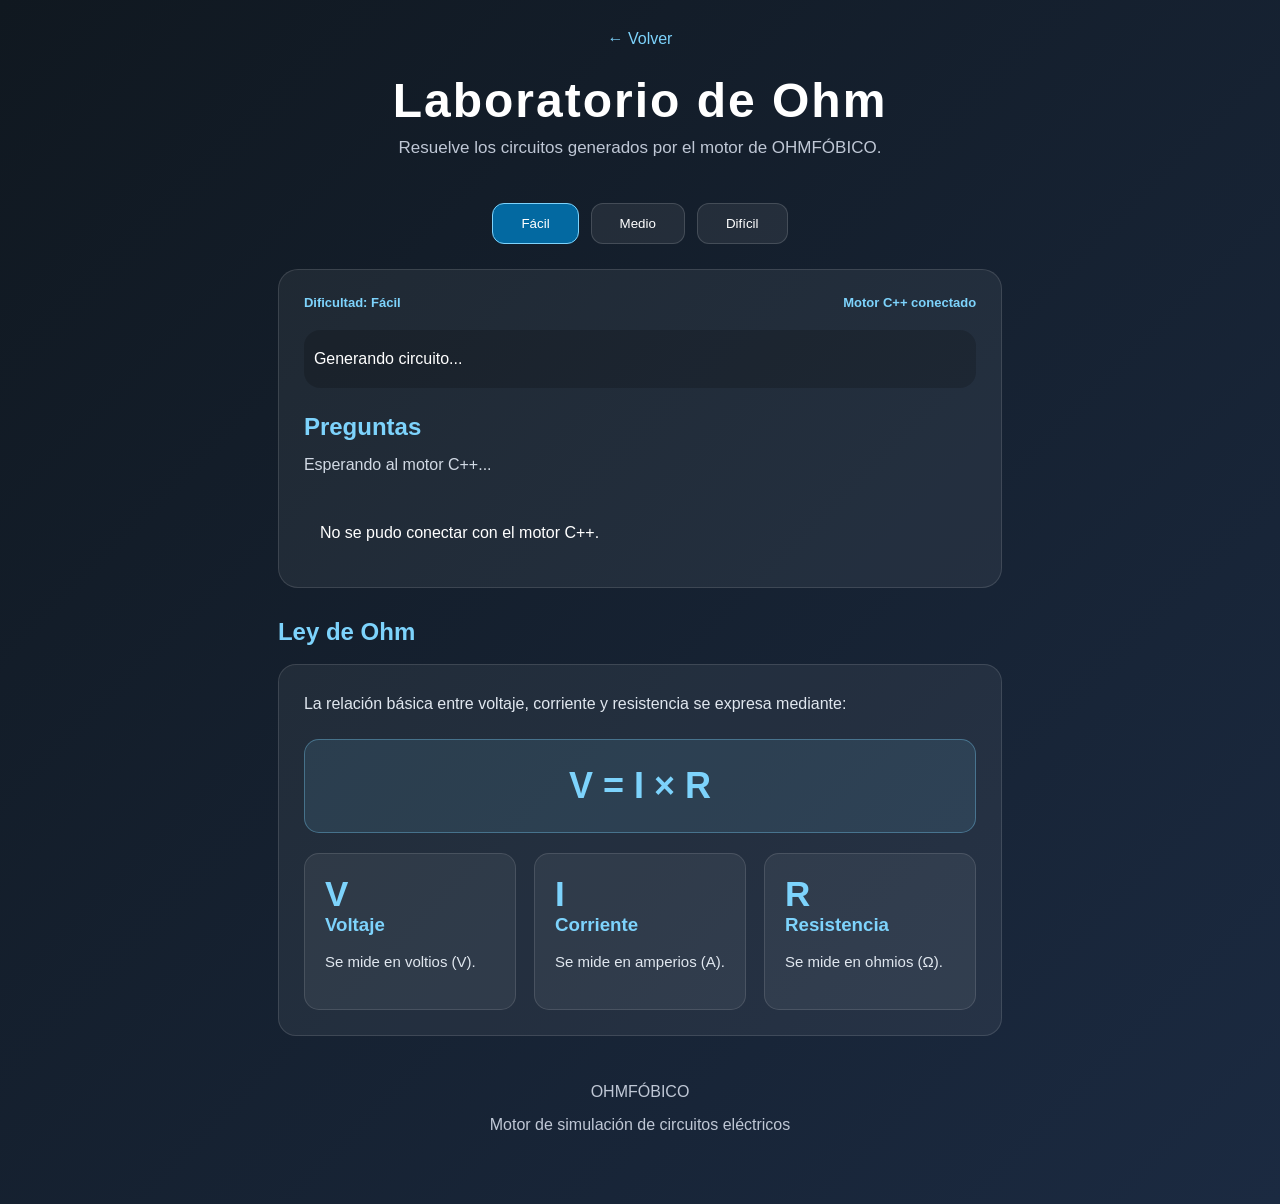
==== desa.html @ ad1f8700 "Crear desa.html" ====
<!DOCTYPE html>
<html lang="es">

<head>

    <meta charset="UTF-8">

    <meta name="viewport" content="width=device-width, initial-scale=1.0">

    <title>OHMFÓBICO - Práctica</title>

    <link rel="stylesheet" href="style.css">

</head>


<body>

    <main class="practica">

        <!-- ENCABEZADO -->

        <div class="practica-header">

            <a href="index.html" class="volver">
                ← Volver
            </a>

            <h1>Laboratorio de Ohm</h1>

            <p class="descripcion">
                Resuelve los circuitos generados por el motor de OHMFÓBICO.
            </p>

        </div>


        <!-- NIVELES -->

        <div class="niveles">

            <button
                class="nivel activo"
                id="nivel-1"
                onclick="cambiarDificultad(1)">
                Fácil
            </button>

            <button
                class="nivel"
                id="nivel-2"
                onclick="cambiarDificultad(2)">
                Medio
            </button>

            <button
                class="nivel"
                id="nivel-3"
                onclick="cambiarDificultad(3)">
                Difícil
            </button>

        </div>


        <!-- PANEL PRINCIPAL -->

        <section class="panel-practica">


            <!-- INFORMACIÓN DEL EJERCICIO -->

            <div class="datos-ejercicio">

                <span id="dificultad">
                    Dificultad: Fácil
                </span>

                <span id="estado">
                    Motor C++ conectado
                </span>

            </div>


            <!-- CIRCUITO -->

            <div class="circuito-visual">

                <div id="circuito">

                    <p>
                        Generando circuito...
                    </p>

                </div>

            </div>


            <!-- PREGUNTAS -->

            <div id="preguntas">

                <div class="pregunta">

                    <h2>
                        Preguntas
                    </h2>

                    <p>
                        Esperando al motor C++...
                    </p>

                </div>

            </div>


            <!-- RESULTADO -->

            <div
                id="resultado"
                class="resultado-practica">
            </div>


        </section>


        <!-- AYUDA -->

        <section class="ayuda-ohm">

            <h2>
                Ley de Ohm
            </h2>

            <div class="seccion">

                <p>
                    La relación básica entre voltaje, corriente y resistencia
                    se expresa mediante:
                </p>

                <div class="formula">
                    V = I × R
                </div>

                <div class="magnitudes">

                    <div class="tarjeta">

                        <div class="simbolo">
                            V
                        </div>

                        <h3>
                            Voltaje
                        </h3>

                        <p>
                            Se mide en voltios (V).
                        </p>

                    </div>


                    <div class="tarjeta">

                        <div class="simbolo">
                            I
                        </div>

                        <h3>
                            Corriente
                        </h3>

                        <p>
                            Se mide en amperios (A).
                        </p>

                    </div>


                    <div class="tarjeta">

                        <div class="simbolo">
                            R
                        </div>

                        <h3>
                            Resistencia
                        </h3>

                        <p>
                            Se mide en ohmios (Ω).
                        </p>

                    </div>

                </div>

            </div>

        </section>


        <!-- PIE -->

        <footer class="pie">

            <p>
                OHMFÓBICO
            </p>

            <p>
                Motor de simulación de circuitos eléctricos
            </p>

        </footer>


    </main>


    <!-- MOTOR JAVASCRIPT -->

    <script src="prac.js"></script>

</body>

</html>
---- style.css ----
* {
    margin: 0;
    padding: 0;
    box-sizing: border-box;
}


html {
    min-height: 100%;
    background: #101820;
}

body {
    min-height: 100vh;
    font-family: Arial, sans-serif;

    background: linear-gradient(135deg, #101820, #1b2a41);
    color: white;

    display: flex;
    justify-content: center;
    align-items: center;
}

.contenedor {
    width: 95%;
    max-width: 1100px;

    text-align: center;
}

h1 {
    font-size: 48px;

    margin-bottom: 10px;

    letter-spacing: 2px;
}

.descripcion {
    color: #bfc7d5;

    margin-bottom: 45px;

    font-size: 17px;
}

.opciones {
    display: flex;

    flex-direction: row;

    justify-content: center;

    align-items: stretch;

    gap: 25px;
}

.boton {
    width: 30%;
    min-width: 230px;

    padding: 25px 20px;

    border-radius: 20px;

    background: rgba(255, 255, 255, 0.08);

    border: 1px solid rgba(255, 255, 255, 0.15);

    text-decoration: none;

    color: white;

    transition:
        transform 0.25s ease,
        background 0.25s ease,
        box-shadow 0.25s ease;
}

.boton img {
    width: 100px;
    height: 100px;

    object-fit: cover;

    border-radius: 15px;

    margin-bottom: 15px;

    transition: transform 0.25s ease;
}

.boton h2 {
    font-size: 22px;

    margin-bottom: 8px;
}

.boton p {
    color: #bfc7d5;

    font-size: 14px;
}

/* Animación al pasar el cursor */

.boton:hover {
    transform: translateY(-10px) scale(1.03);

    background: rgba(255, 255, 255, 0.14);

    box-shadow: 0 15px 35px rgba(0, 0, 0, 0.35);
}

.boton:hover img {
    transform: scale(1.08) rotate(2deg);
}

/* Animación al tocar */

.boton:active {
    transform: scale(0.94);

    transition: transform 0.08s;
}

.boton:active img {
    transform: scale(0.92);
}


/* Adaptación para celulares */

@media (max-width: 750px) {

    .opciones {
        flex-direction: column;

        align-items: center;
    }

    .boton {
        width: 90%;

        max-width: 350px;
    }

    h1 {
        font-size: 38px;
    }
}

/* Página de información: Ley de Ohm */
.teoria {
    max-width: 1100px;
    padding: 35px 0;
    text-align: left;
}
.encabezado {
    text-align: center;
    margin-bottom: 35px;
}
.volver {
    display: inline-block;
    color: #7dd3fc;
    text-decoration: none;
    margin-bottom: 25px;
    transition: transform 0.2s ease, color 0.2s ease;
}
.volver:hover {
    color: white;
    transform: translateX(-4px);
}
.seccion {
    padding: 25px;
    margin-bottom: 22px;
    border-radius: 18px;
    background: rgba(255, 255, 255, 0.06);
    border: 1px solid rgba(255, 255, 255, 0.12);
}
.seccion h2 {
    color: #7dd3fc;
    margin-bottom: 18px;
    font-size: 25px;
}
.seccion p {
    line-height: 1.8;
    margin-bottom: 14px;
    color: #e0e7ef;
}
.magnitudes,
.formulas {
    display: grid;
    grid-template-columns: repeat(3, minmax(0, 1fr));
    gap: 18px;
    margin-top: 20px;
}
.tarjeta {
    padding: 20px;
    border-radius: 15px;
    background: rgba(255, 255, 255, 0.06);
    border: 1px solid rgba(255, 255, 255, 0.12);
    transition: transform 0.25s ease, background 0.25s ease;
}
.tarjeta:hover {
    transform: translateY(-5px);
    background: rgba(255, 255, 255, 0.12);
}
.tarjeta h3,
.ejemplo h3 {
    color: #7dd3fc;
    margin-bottom: 12px;
}
.tarjeta p {
    font-size: 15px;
}
.simbolo {
    font-size: 35px;
    font-weight: bold;
    color: #7dd3fc !important;
}
.formula {
    padding: 25px;
    margin: 20px 0;
    text-align: center;
    border-radius: 15px;
    background: rgba(125, 211, 252, 0.10);
    border: 1px solid rgba(125, 211, 252, 0.35);
    color: #7dd3fc;
    font-size: 36px;
    font-weight: bold;
}
.formula-pequena {
    color: #7dd3fc !important;
    font-size: 24px !important;
    font-weight: bold;
}
.circuito {
    display: flex;
    align-items: center;
    justify-content: center;
    gap: 12px;
    flex-wrap: wrap;
    padding: 25px 10px;
    margin: 20px 0;
    border-radius: 15px;
    background: rgba(0, 0, 0, 0.18);
}
.componente {
    display: flex;
    flex-direction: column;
    align-items: center;
    gap: 8px;
    text-align: center;
}
.simbolo-circuito {
    display: flex;
    align-items: center;
    justify-content: center;
    width: 55px;
    height: 55px;
    border-radius: 12px;
    border: 1px solid #7dd3fc;
    color: #7dd3fc;
    font-size: 25px;
    font-weight: bold;
}
.componente small {
    color: #bfc7d5;
}
.linea {
    color: #7dd3fc;
    font-weight: bold;
}
.ejemplo {
    padding: 20px;
    margin: 18px 0;
    border-left: 3px solid #7dd3fc;
    border-radius: 5px 12px 12px 5px;
    background: rgba(255, 255, 255, 0.04);
}
.resultado {
    color: #7dd3fc !important;
    font-weight: bold;
}
.lista {
    padding-left: 25px;
    color: #e0e7ef;
    line-height: 1.9;
}
.lista li {
    margin-bottom: 10px;
}
.pie {
    text-align: center;
    padding: 25px 10px;
    color: #bfc7d5;
}
.pie p {
    margin-bottom: 15px;
}
/* Adaptación a pantallas pequeñas */
@media (max-width: 750px) {
    .teoria {
        width: 92%;
        padding: 25px 0;
    }
    .magnitudes,
    .formulas {
        grid-template-columns: 1fr;
    }
    .seccion {
        padding: 20px;
    }
    .seccion h2 {
        font-size: 22px;
    }
    .formula {
        font-size: 30px;
    }
    .circuito {
        gap: 8px;
    }
    .linea {
        font-size: 12px;
    }
}
/* Laboratorio interactivo */

.practica {
    max-width: 950px;
    padding: 30px 0;
}

.practica-header {
    text-align: center;
    margin-bottom: 25px;
}

.niveles {
    display: flex;
    justify-content: center;
    gap: 12px;
    margin-bottom: 25px;
    flex-wrap: wrap;
}

.nivel {
    padding: 12px 28px;
    color: white;
    background: rgba(255,255,255,0.07);
    border: 1px solid rgba(255,255,255,0.15);
    border-radius: 12px;
    cursor: pointer;
    transition: 0.2s;
}

.nivel:hover {
    transform: translateY(-3px);
    background: rgba(125,211,252,0.15);
}

.nivel.activo {
    background: #0369a1;
    border-color: #7dd3fc;
}

.panel-practica {
    padding: 25px;
    border-radius: 20px;
    background: rgba(255,255,255,0.06);
    border: 1px solid rgba(255,255,255,0.12);
}

.datos-ejercicio {
    display: flex;
    justify-content: space-between;
    gap: 10px;
    flex-wrap: wrap;
    color: #7dd3fc;
    font-size: 13px;
    font-weight: bold;
    margin-bottom: 20px;
}

.circuito-visual {
    padding: 20px 10px;
    border-radius: 16px;
    background: rgba(0,0,0,0.18);
    overflow: hidden;
}

.circuito-visual svg {
    width: 100%;
    max-height: 300px;
    display: block;
    margin: auto;
}

.valores-circuito {
    display: flex;
    justify-content: center;
    flex-wrap: wrap;
    gap: 10px;
    margin-top: 15px;
}

.dato,
.dato-oculto {
    padding: 9px 13px;
    border-radius: 9px;
    font-size: 14px;
}

.dato {
    background: rgba(255,255,255,0.08);
    color: white;
}

.dato-oculto {
    background: rgba(124,58,237,0.25);
    border: 1px solid #a78bfa;
    color: #ddd6fe;
}

.pregunta {
    margin: 25px 0;
}

.pregunta h2 {
    color: #7dd3fc;
    margin-bottom: 10px;
    font-size: 24px;
}

.pregunta p {
    color: #d1d9e4;
    line-height: 1.7;
}

#formulario label {
    display: block;
    margin-bottom: 10px;
    font-weight: bold;
}

.entrada-respuesta {
    display: flex;
    align-items: center;
    gap: 12px;
}

.entrada-respuesta input {
    flex: 1;
    min-width: 0;
    padding: 14px;
    background: #101820;
    color: white;
    border: 1px solid #475569;
    border-radius: 10px;
    font-size: 17px;
}

.entrada-respuesta input:focus {
    outline: 2px solid #38bdf8;
    border-color: transparent;
}

#unidad {
    color: #7dd3fc;
    font-size: 22px;
    font-weight: bold;
}

.botones-practica {
    display: flex;
    gap: 12px;
    margin-top: 18px;
    flex-wrap: wrap;
}

.btn-enviar,
.btn-solucion,
.btn-siguiente {
    padding: 13px 18px;
    border-radius: 10px;
    color: white;
    font-size: 14px;
    font-weight: bold;
    cursor: pointer;
    transition: transform 0.2s, filter 0.2s;
}

.btn-enviar {
    background: #0369a1;
    border: 1px solid #38bdf8;
}

.btn-solucion {
    background: #334155;
    border: 1px solid #64748b;
}

.btn-siguiente {
    background: #0f766e;
    border: 1px solid #2dd4bf;
    margin-top: 15px;
}

.btn-enviar:hover,
.btn-solucion:hover,
.btn-siguiente:hover {
    transform: translateY(-2px);
    filter: brightness(1.2);
}

.btn-enviar:active,
.btn-solucion:active,
.btn-siguiente:active {
    transform: scale(0.96);
}

.resultado-practica {
    margin-top: 20px;
    padding: 16px;
    border-radius: 12px;
    line-height: 1.7;
    overflow-wrap: anywhere;
}

.resultado-practica:empty {
    display: none;
}

.resultado-practica h3 {
    margin-bottom: 8px;
}

.correcto {
    background: rgba(34,197,94,0.12);
    border: 1px solid #22c55e;
    color: #bbf7d0;
}

.incorrecto {
    background: rgba(239,68,68,0.12);
    border: 1px solid #ef4444;
    color: #fecaca;
}

.solucion {
    background: rgba(125,211,252,0.1);
    border: 1px solid #38bdf8;
    color: #e0f2fe;
}

.calculo {
    font-size: 18px;
    font-weight: bold;
    overflow-wrap: anywhere;
}

.ayuda-ohm {
    margin-top: 30px;
}

.ayuda-ohm > h2 {
    margin-bottom: 18px;
    color: #7dd3fc;
}

@media (max-width: 600px) {
    .practica {
        width: 92%;
    }

    .panel-practica {
        padding: 16px;
    }

    .botones-practica {
        flex-direction: column;
    }

    .botones-practica button {
        width: 100%;
    }

    .pregunta h2 {
        font-size: 21px;
    }

    .circuito-visual {
        padding: 12px 4px;
    }
}
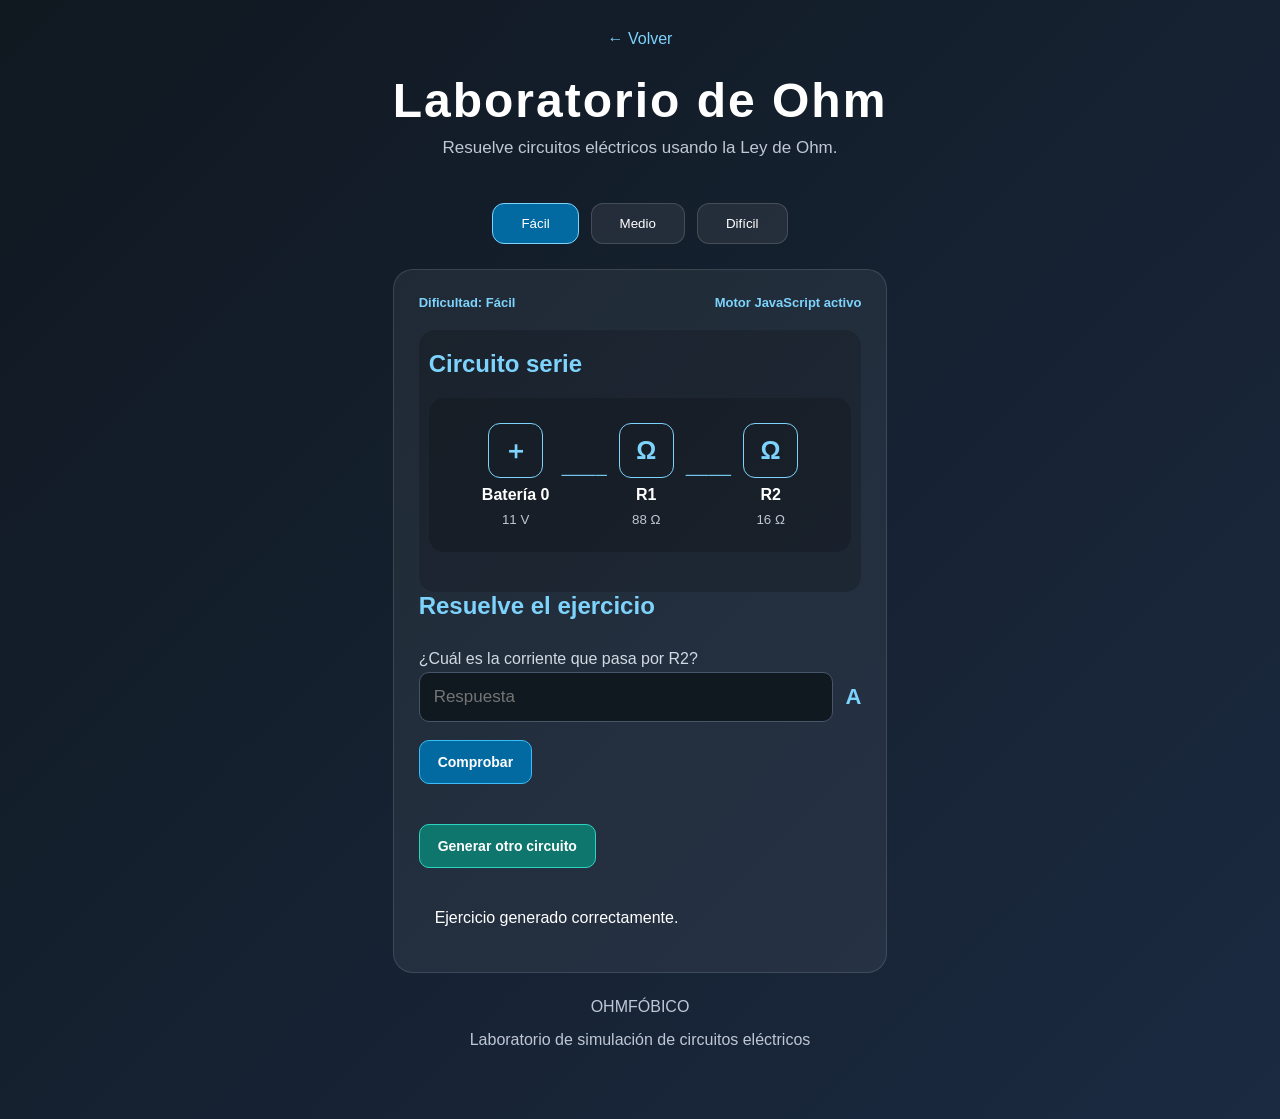
==== commit 94639596: "Actualizar desa.html" ====
--- a/desa.html
+++ b/desa.html
@@ -1,233 +1,55 @@
 <!DOCTYPE html>
 <html lang="es">
+<head>
+    <meta charset="UTF-8">
+    <meta name="viewport" content="width=device-width, initial-scale=1.0">
+    <title>OHMFÓBICO - Práctica</title>
+    <link rel="stylesheet" href="style.css">
+</head>
+<body>
+<main class="practica">
+<div class="practica-header">
+    <a href="index.html" class="volver">← Volver</a>
+    <h1>Laboratorio de Ohm</h1>
+    <p class="descripcion">
+        Resuelve circuitos eléctricos usando la Ley de Ohm.
+    </p>
+</div>
+<div class="niveles">
+    <button class="nivel activo" id="nivel-1" onclick="cambiarDificultad(1)">
+        Fácil
+    </button>
+    <button class="nivel" id="nivel-2" onclick="cambiarDificultad(2)">
+        Medio
+    </button>
+    <button class="nivel" id="nivel-3" onclick="cambiarDificultad(3)">
+        Difícil
+    </button>
+</div>
+<section class="panel-practica">
+    <div class="datos-ejercicio">
+        <span id="dificultad">Dificultad: Fácil</span>
+        <span id="estado">Motor JavaScript activo</span>
+    </div>
+    <div class="circuito-visual">
+        <div id="circuito">
+            <p>Generando circuito...</p>
+        </div>
+    </div>
+    <div id="preguntas">
+        <div class="pregunta">
+            <h2>Preguntas</h2>
+            <p>Generando ejercicio...</p>
+        </div>
+    </div>
+    <div id="resultado" class="resultado-practica"></div>
+</section>
 
-<head>
-
-    <meta charset="UTF-8">
-
-    <meta name="viewport" content="width=device-width, initial-scale=1.0">
-
-    <title>OHMFÓBICO - Práctica</title>
-
-    <link rel="stylesheet" href="style.css">
-
-</head>
-
-
-<body>
-
-    <main class="practica">
-
-        <!-- ENCABEZADO -->
-
-        <div class="practica-header">
-
-            <a href="index.html" class="volver">
-                ← Volver
-            </a>
-
-            <h1>Laboratorio de Ohm</h1>
-
-            <p class="descripcion">
-                Resuelve los circuitos generados por el motor de OHMFÓBICO.
-            </p>
-
-        </div>
-
-
-        <!-- NIVELES -->
-
-        <div class="niveles">
-
-            <button
-                class="nivel activo"
-                id="nivel-1"
-                onclick="cambiarDificultad(1)">
-                Fácil
-            </button>
-
-            <button
-                class="nivel"
-                id="nivel-2"
-                onclick="cambiarDificultad(2)">
-                Medio
-            </button>
-
-            <button
-                class="nivel"
-                id="nivel-3"
-                onclick="cambiarDificultad(3)">
-                Difícil
-            </button>
-
-        </div>
-
-
-        <!-- PANEL PRINCIPAL -->
-
-        <section class="panel-practica">
-
-
-            <!-- INFORMACIÓN DEL EJERCICIO -->
-
-            <div class="datos-ejercicio">
-
-                <span id="dificultad">
-                    Dificultad: Fácil
-                </span>
-
-                <span id="estado">
-                    Motor C++ conectado
-                </span>
-
-            </div>
-
-
-            <!-- CIRCUITO -->
-
-            <div class="circuito-visual">
-
-                <div id="circuito">
-
-                    <p>
-                        Generando circuito...
-                    </p>
-
-                </div>
-
-            </div>
-
-
-            <!-- PREGUNTAS -->
-
-            <div id="preguntas">
-
-                <div class="pregunta">
-
-                    <h2>
-                        Preguntas
-                    </h2>
-
-                    <p>
-                        Esperando al motor C++...
-                    </p>
-
-                </div>
-
-            </div>
-
-
-            <!-- RESULTADO -->
-
-            <div
-                id="resultado"
-                class="resultado-practica">
-            </div>
-
-
-        </section>
-
-
-        <!-- AYUDA -->
-
-        <section class="ayuda-ohm">
-
-            <h2>
-                Ley de Ohm
-            </h2>
-
-            <div class="seccion">
-
-                <p>
-                    La relación básica entre voltaje, corriente y resistencia
-                    se expresa mediante:
-                </p>
-
-                <div class="formula">
-                    V = I × R
-                </div>
-
-                <div class="magnitudes">
-
-                    <div class="tarjeta">
-
-                        <div class="simbolo">
-                            V
-                        </div>
-
-                        <h3>
-                            Voltaje
-                        </h3>
-
-                        <p>
-                            Se mide en voltios (V).
-                        </p>
-
-                    </div>
-
-
-                    <div class="tarjeta">
-
-                        <div class="simbolo">
-                            I
-                        </div>
-
-                        <h3>
-                            Corriente
-                        </h3>
-
-                        <p>
-                            Se mide en amperios (A).
-                        </p>
-
-                    </div>
-
-
-                    <div class="tarjeta">
-
-                        <div class="simbolo">
-                            R
-                        </div>
-
-                        <h3>
-                            Resistencia
-                        </h3>
-
-                        <p>
-                            Se mide en ohmios (Ω).
-                        </p>
-
-                    </div>
-
-                </div>
-
-            </div>
-
-        </section>
-
-
-        <!-- PIE -->
-
-        <footer class="pie">
-
-            <p>
-                OHMFÓBICO
-            </p>
-
-            <p>
-                Motor de simulación de circuitos eléctricos
-            </p>
-
-        </footer>
-
-
-    </main>
-
-
-    <!-- MOTOR JAVASCRIPT -->
-
-    <script src="prac.js"></script>
-
+<footer class="pie">
+    <p>OHMFÓBICO</p>
+    <p>Laboratorio de simulación de circuitos eléctricos</p>
+</footer>
+</main>
+<script src="prac.js"></script>
 </body>
-
 </html>
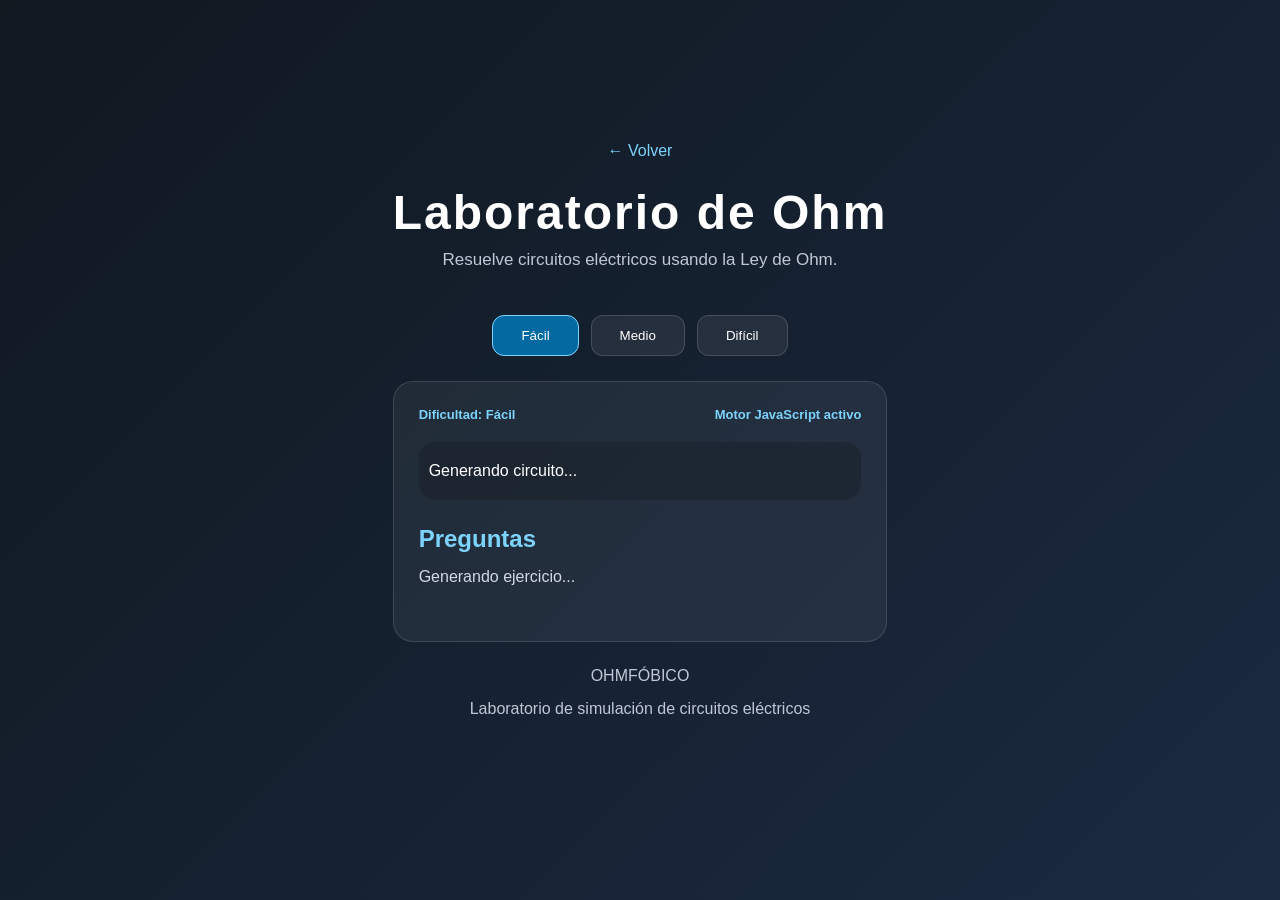
==== commit 9002580d: "Actualizar desa.html" ====
--- a/desa.html
+++ b/desa.html
@@ -50,6 +50,6 @@
     <p>Laboratorio de simulación de circuitos eléctricos</p>
 </footer>
 </main>
-<script src="prac.js"></script>
+<script src="des.js"></script>
 </body>
 </html>
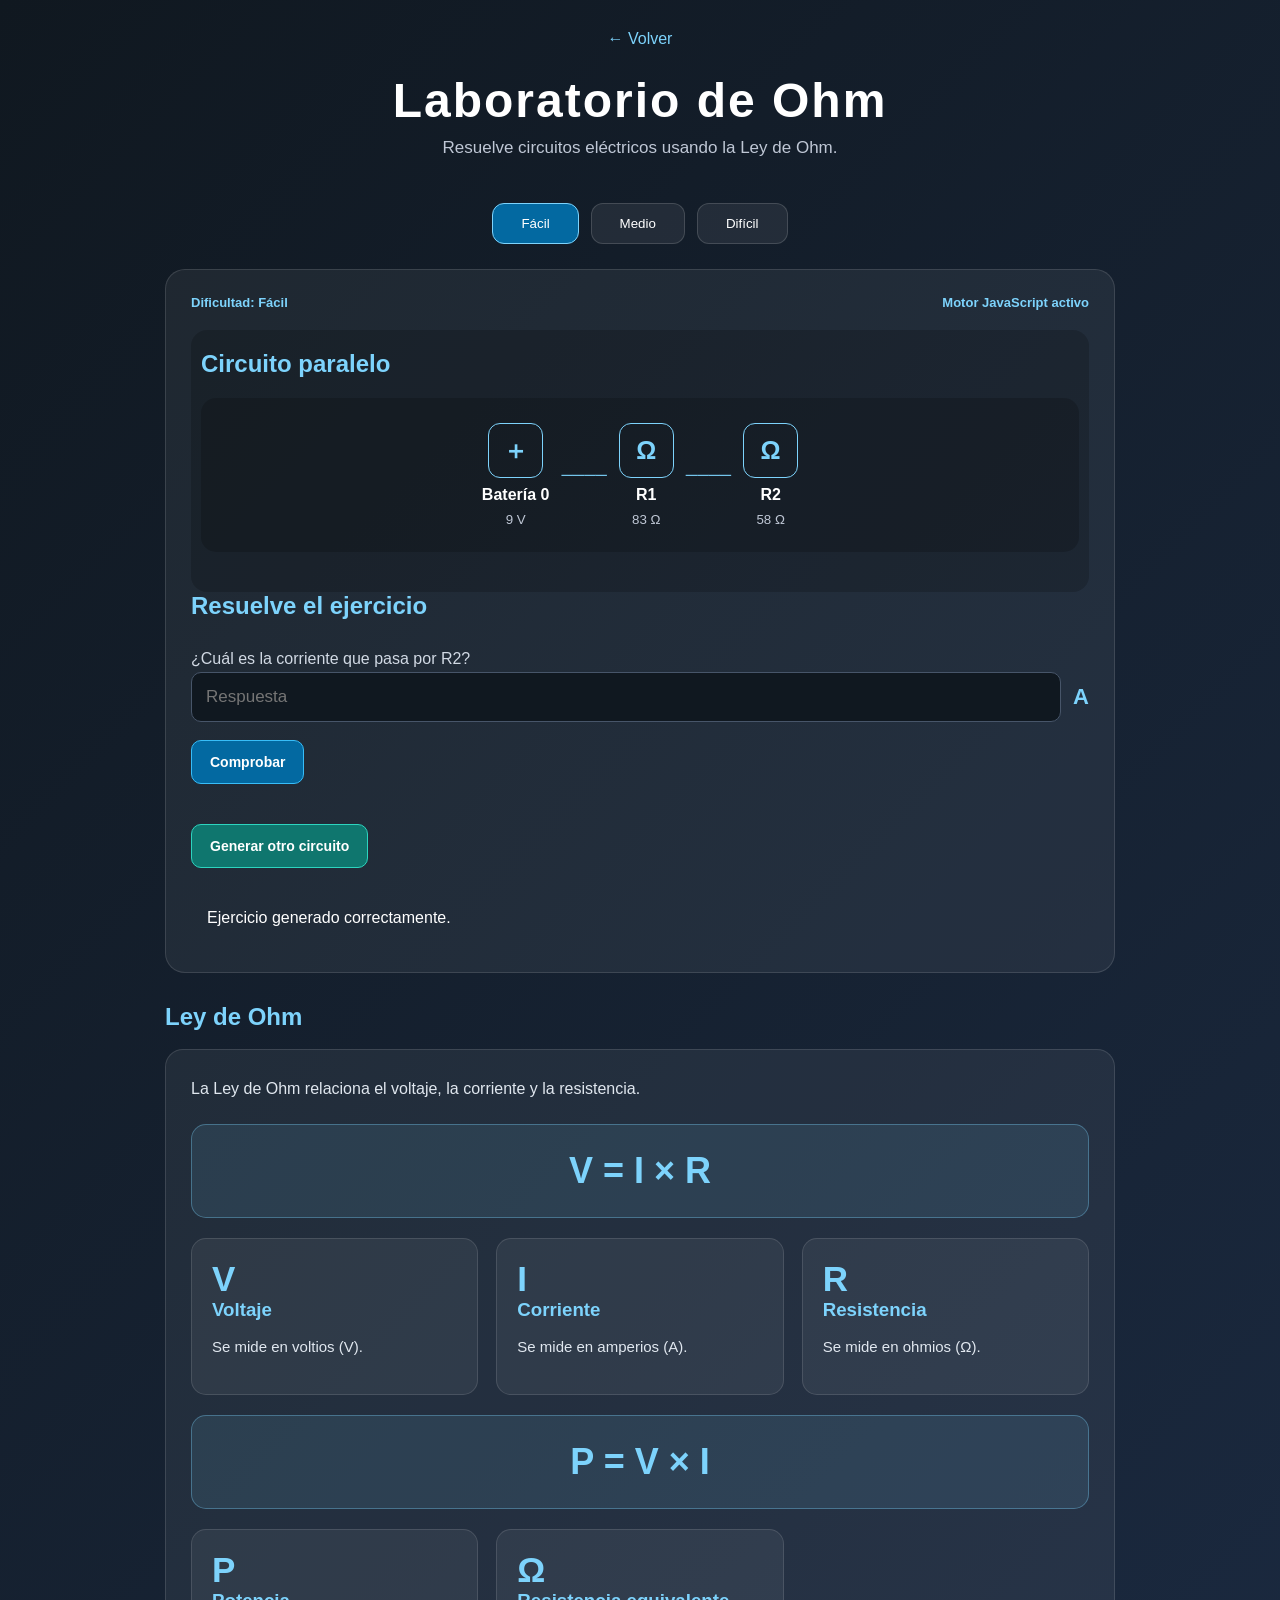
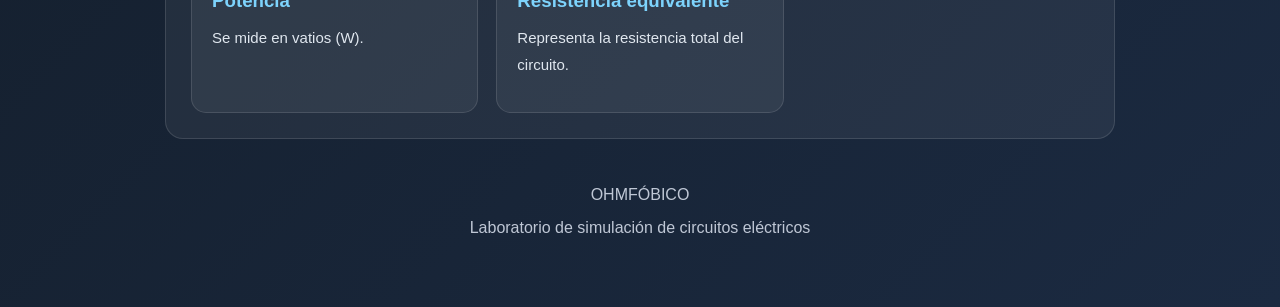
==== commit 971b1efe: "Actualizar desa.html" ====
--- a/desa.html
+++ b/desa.html
@@ -16,20 +16,33 @@
     </p>
 </div>
 <div class="niveles">
-    <button class="nivel activo" id="nivel-1" onclick="cambiarDificultad(1)">
+    <button
+        class="nivel activo"
+        id="nivel-1"
+        onclick="cambiarDificultad(1)">
         Fácil
     </button>
-    <button class="nivel" id="nivel-2" onclick="cambiarDificultad(2)">
+    <button
+        class="nivel"
+        id="nivel-2"
+        onclick="cambiarDificultad(2)">
         Medio
     </button>
-    <button class="nivel" id="nivel-3" onclick="cambiarDificultad(3)">
+    <button
+        class="nivel"
+        id="nivel-3"
+        onclick="cambiarDificultad(3)">
         Difícil
     </button>
 </div>
 <section class="panel-practica">
     <div class="datos-ejercicio">
-        <span id="dificultad">Dificultad: Fácil</span>
-        <span id="estado">Motor JavaScript activo</span>
+        <span id="dificultad">
+            Dificultad: Fácil
+        </span>
+        <span id="estado">
+            Preparando circuito...
+        </span>
     </div>
     <div class="circuito-visual">
         <div id="circuito">
@@ -39,17 +52,100 @@
     <div id="preguntas">
         <div class="pregunta">
             <h2>Preguntas</h2>
-            <p>Generando ejercicio...</p>
+            <p>
+                Generando ejercicio...
+            </p>
         </div>
     </div>
-    <div id="resultado" class="resultado-practica"></div>
+    <div
+        id="resultado"
+        class="resultado-practica">
+    </div>
 </section>
-
+<section class="ayuda-ohm">
+    <h2>Ley de Ohm</h2>
+    <div class="seccion">
+        <p>
+            La Ley de Ohm relaciona el voltaje,
+            la corriente y la resistencia.
+        </p>
+        <div class="formula">
+            V = I × R
+        </div>
+        <div class="magnitudes">
+            <div class="tarjeta">
+                <div class="simbolo">
+                    V
+                </div>
+                <h3>
+                    Voltaje
+                </h3>
+                <p>
+                    Se mide en voltios (V).
+                </p>
+            </div>
+            <div class="tarjeta">
+                <div class="simbolo">
+                    I
+                </div>
+                <h3>
+                    Corriente
+                </h3>
+                <p>
+                    Se mide en amperios (A).
+                </p>
+            </div>
+            <div class="tarjeta">
+                <div class="simbolo">
+                    R
+                </div>
+                <h3>
+                    Resistencia
+                </h3>
+                <p>
+                    Se mide en ohmios (Ω).
+                </p>
+            </div>
+        </div>
+        <div class="formula">
+            P = V × I
+        </div>
+        <div class="magnitudes">
+            <div class="tarjeta">
+                <div class="simbolo">
+                    P
+                </div>
+                <h3>
+                    Potencia
+                </h3>
+                <p>
+                    Se mide en vatios (W).
+                </p>
+            </div>
+            <div class="tarjeta">
+                <div class="simbolo">
+                    Ω
+                </div>
+                <h3>
+                    Resistencia equivalente
+                </h3>
+                <p>
+                    Representa la resistencia total
+                    del circuito.
+                </p>
+            </div>
+        </div>
+    </div>
+</section>
 <footer class="pie">
-    <p>OHMFÓBICO</p>
-    <p>Laboratorio de simulación de circuitos eléctricos</p>
+    <p>
+        OHMFÓBICO
+    </p>
+    <p>
+        Laboratorio de simulación de circuitos eléctricos
+    </p>
 </footer>
 </main>
-<script src="des.js"></script>
+<script src="prac.js"></script>
 </body>
 </html>
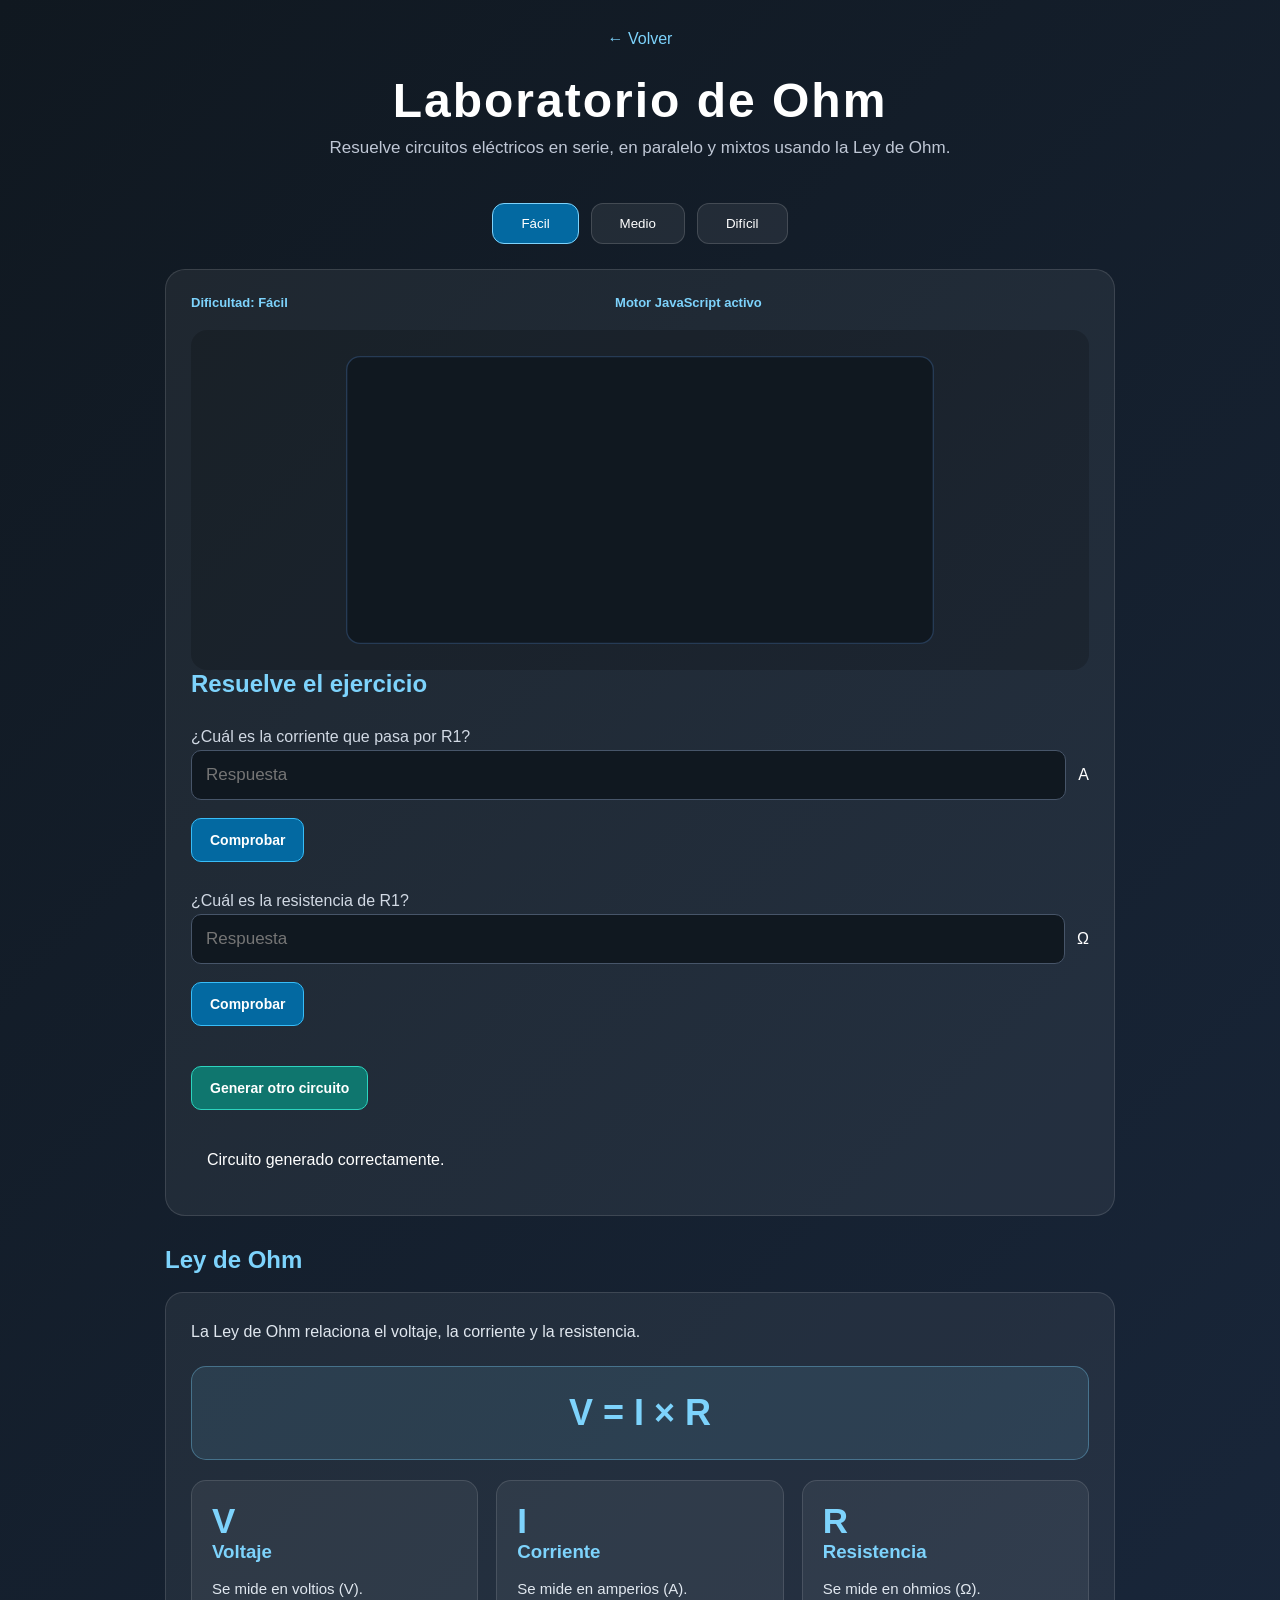
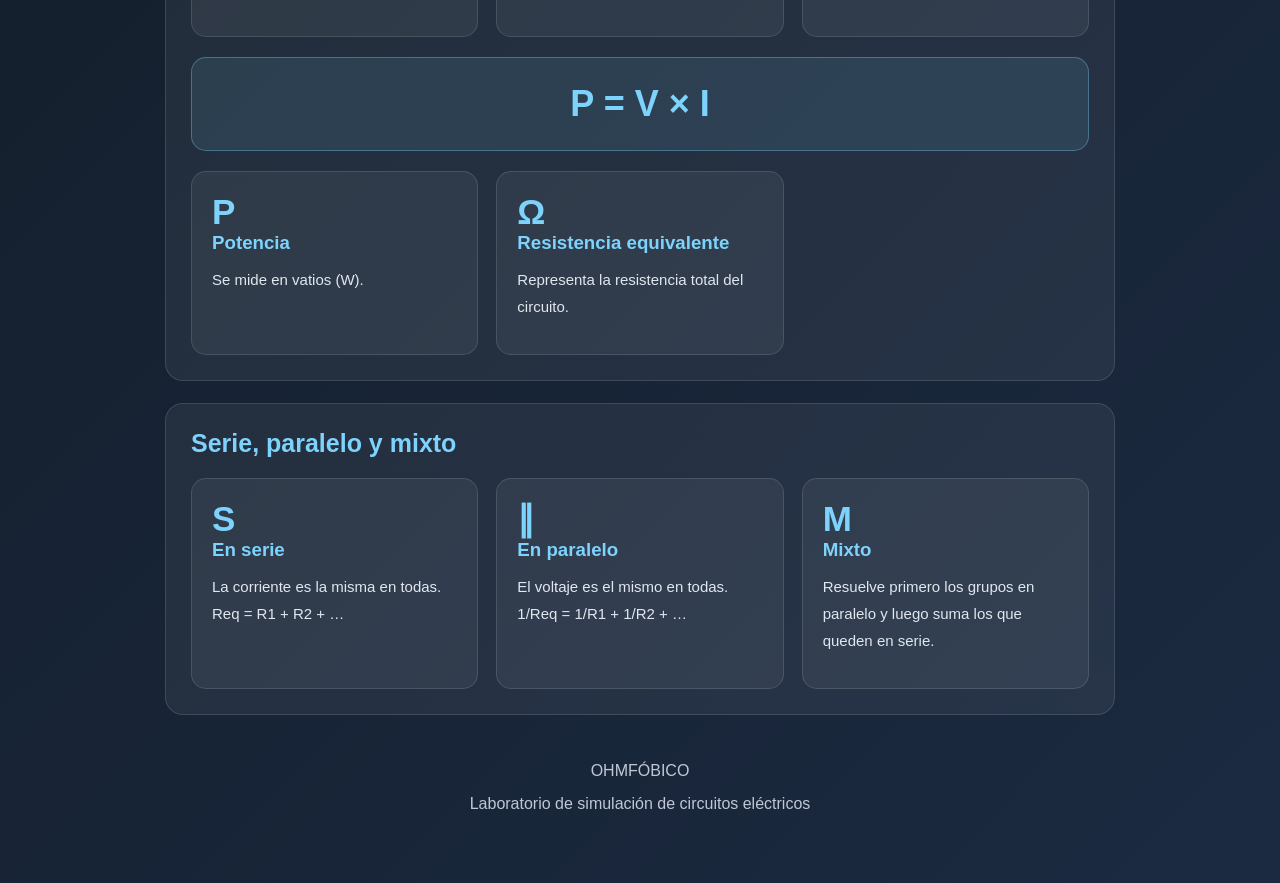
==== commit b90f9c64: "Actualizar desa.html" ====
--- a/desa.html
+++ b/desa.html
@@ -5,147 +5,127 @@
     <meta name="viewport" content="width=device-width, initial-scale=1.0">
     <title>OHMFÓBICO - Práctica</title>
     <link rel="stylesheet" href="style.css">
+    <link rel="stylesheet" href="practica-extra.css">
 </head>
 <body>
 <main class="practica">
-<div class="practica-header">
-    <a href="index.html" class="volver">← Volver</a>
-    <h1>Laboratorio de Ohm</h1>
-    <p class="descripcion">
-        Resuelve circuitos eléctricos usando la Ley de Ohm.
-    </p>
-</div>
-<div class="niveles">
-    <button
-        class="nivel activo"
-        id="nivel-1"
-        onclick="cambiarDificultad(1)">
-        Fácil
-    </button>
-    <button
-        class="nivel"
-        id="nivel-2"
-        onclick="cambiarDificultad(2)">
-        Medio
-    </button>
-    <button
-        class="nivel"
-        id="nivel-3"
-        onclick="cambiarDificultad(3)">
-        Difícil
-    </button>
-</div>
-<section class="panel-practica">
-    <div class="datos-ejercicio">
-        <span id="dificultad">
-            Dificultad: Fácil
-        </span>
-        <span id="estado">
-            Preparando circuito...
-        </span>
+
+    <div class="practica-header">
+        <a href="index.html" class="volver">← Volver</a>
+        <h1>Laboratorio de Ohm</h1>
+        <p class="descripcion">
+            Resuelve circuitos eléctricos en serie, en paralelo y mixtos
+            usando la Ley de Ohm.
+        </p>
     </div>
-    <div class="circuito-visual">
-        <div id="circuito">
-            <p>Generando circuito...</p>
+
+    <div class="niveles">
+        <button type="button" class="nivel activo" id="nivel-1" onclick="cambiarDificultad(1)">
+            Fácil
+        </button>
+        <button type="button" class="nivel" id="nivel-2" onclick="cambiarDificultad(2)">
+            Medio
+        </button>
+        <button type="button" class="nivel" id="nivel-3" onclick="cambiarDificultad(3)">
+            Difícil
+        </button>
+    </div>
+
+    <section class="panel-practica">
+        <div class="datos-ejercicio">
+            <span id="dificultad">Dificultad: Fácil</span>
+            <span id="estado">Preparando circuito...</span>
+            <span id="marcador" class="marcador"></span>
         </div>
-    </div>
-    <div id="preguntas">
-        <div class="pregunta">
-            <h2>Preguntas</h2>
-            <p>
-                Generando ejercicio...
-            </p>
-        </div>
-    </div>
-    <div
-        id="resultado"
-        class="resultado-practica">
-    </div>
-</section>
-<section class="ayuda-ohm">
-    <h2>Ley de Ohm</h2>
-    <div class="seccion">
-        <p>
-            La Ley de Ohm relaciona el voltaje,
-            la corriente y la resistencia.
-        </p>
-        <div class="formula">
-            V = I × R
-        </div>
-        <div class="magnitudes">
-            <div class="tarjeta">
-                <div class="simbolo">
-                    V
-                </div>
-                <h3>
-                    Voltaje
-                </h3>
-                <p>
-                    Se mide en voltios (V).
-                </p>
-            </div>
-            <div class="tarjeta">
-                <div class="simbolo">
-                    I
-                </div>
-                <h3>
-                    Corriente
-                </h3>
-                <p>
-                    Se mide en amperios (A).
-                </p>
-            </div>
-            <div class="tarjeta">
-                <div class="simbolo">
-                    R
-                </div>
-                <h3>
-                    Resistencia
-                </h3>
-                <p>
-                    Se mide en ohmios (Ω).
-                </p>
+
+        <div class="circuito-visual">
+            <div id="circuito">
+                <p>Generando circuito...</p>
             </div>
         </div>
-        <div class="formula">
-            P = V × I
-        </div>
-        <div class="magnitudes">
-            <div class="tarjeta">
-                <div class="simbolo">
-                    P
-                </div>
-                <h3>
-                    Potencia
-                </h3>
-                <p>
-                    Se mide en vatios (W).
-                </p>
-            </div>
-            <div class="tarjeta">
-                <div class="simbolo">
-                    Ω
-                </div>
-                <h3>
-                    Resistencia equivalente
-                </h3>
-                <p>
-                    Representa la resistencia total
-                    del circuito.
-                </p>
+
+        <div id="preguntas">
+            <div class="pregunta">
+                <h2>Preguntas</h2>
+                <p>Generando ejercicio...</p>
             </div>
         </div>
-    </div>
-</section>
-<footer class="pie">
-    <p>
-        OHMFÓBICO
-    </p>
-    <p>
-        Laboratorio de simulación de circuitos eléctricos
-    </p>
-</footer>
+
+        <div id="resultado" class="resultado-practica"></div>
+    </section>
+
+    <section class="ayuda-ohm">
+        <h2>Ley de Ohm</h2>
+
+        <div class="seccion">
+            <p>
+                La Ley de Ohm relaciona el voltaje, la corriente y la resistencia.
+            </p>
+            <div class="formula">V = I × R</div>
+
+            <div class="magnitudes">
+                <div class="tarjeta">
+                    <div class="simbolo">V</div>
+                    <h3>Voltaje</h3>
+                    <p>Se mide en voltios (V).</p>
+                </div>
+                <div class="tarjeta">
+                    <div class="simbolo">I</div>
+                    <h3>Corriente</h3>
+                    <p>Se mide en amperios (A).</p>
+                </div>
+                <div class="tarjeta">
+                    <div class="simbolo">R</div>
+                    <h3>Resistencia</h3>
+                    <p>Se mide en ohmios (Ω).</p>
+                </div>
+            </div>
+
+            <div class="formula">P = V × I</div>
+
+            <div class="magnitudes">
+                <div class="tarjeta">
+                    <div class="simbolo">P</div>
+                    <h3>Potencia</h3>
+                    <p>Se mide en vatios (W).</p>
+                </div>
+                <div class="tarjeta">
+                    <div class="simbolo">Ω</div>
+                    <h3>Resistencia equivalente</h3>
+                    <p>Representa la resistencia total del circuito.</p>
+                </div>
+            </div>
+        </div>
+
+        <div class="seccion">
+            <h2>Serie, paralelo y mixto</h2>
+
+            <div class="magnitudes">
+                <div class="tarjeta">
+                    <div class="simbolo">S</div>
+                    <h3>En serie</h3>
+                    <p>La corriente es la misma en todas. Req = R1 + R2 + …</p>
+                </div>
+                <div class="tarjeta">
+                    <div class="simbolo">∥</div>
+                    <h3>En paralelo</h3>
+                    <p>El voltaje es el mismo en todas. 1/Req = 1/R1 + 1/R2 + …</p>
+                </div>
+                <div class="tarjeta">
+                    <div class="simbolo">M</div>
+                    <h3>Mixto</h3>
+                    <p>Resuelve primero los grupos en paralelo y luego suma los que queden en serie.</p>
+                </div>
+            </div>
+        </div>
+    </section>
+
+    <footer class="pie">
+        <p>OHMFÓBICO</p>
+        <p>Laboratorio de simulación de circuitos eléctricos</p>
+    </footer>
+
 </main>
 <script src="prac.js"></script>
 </body>
-</html>+</html>
